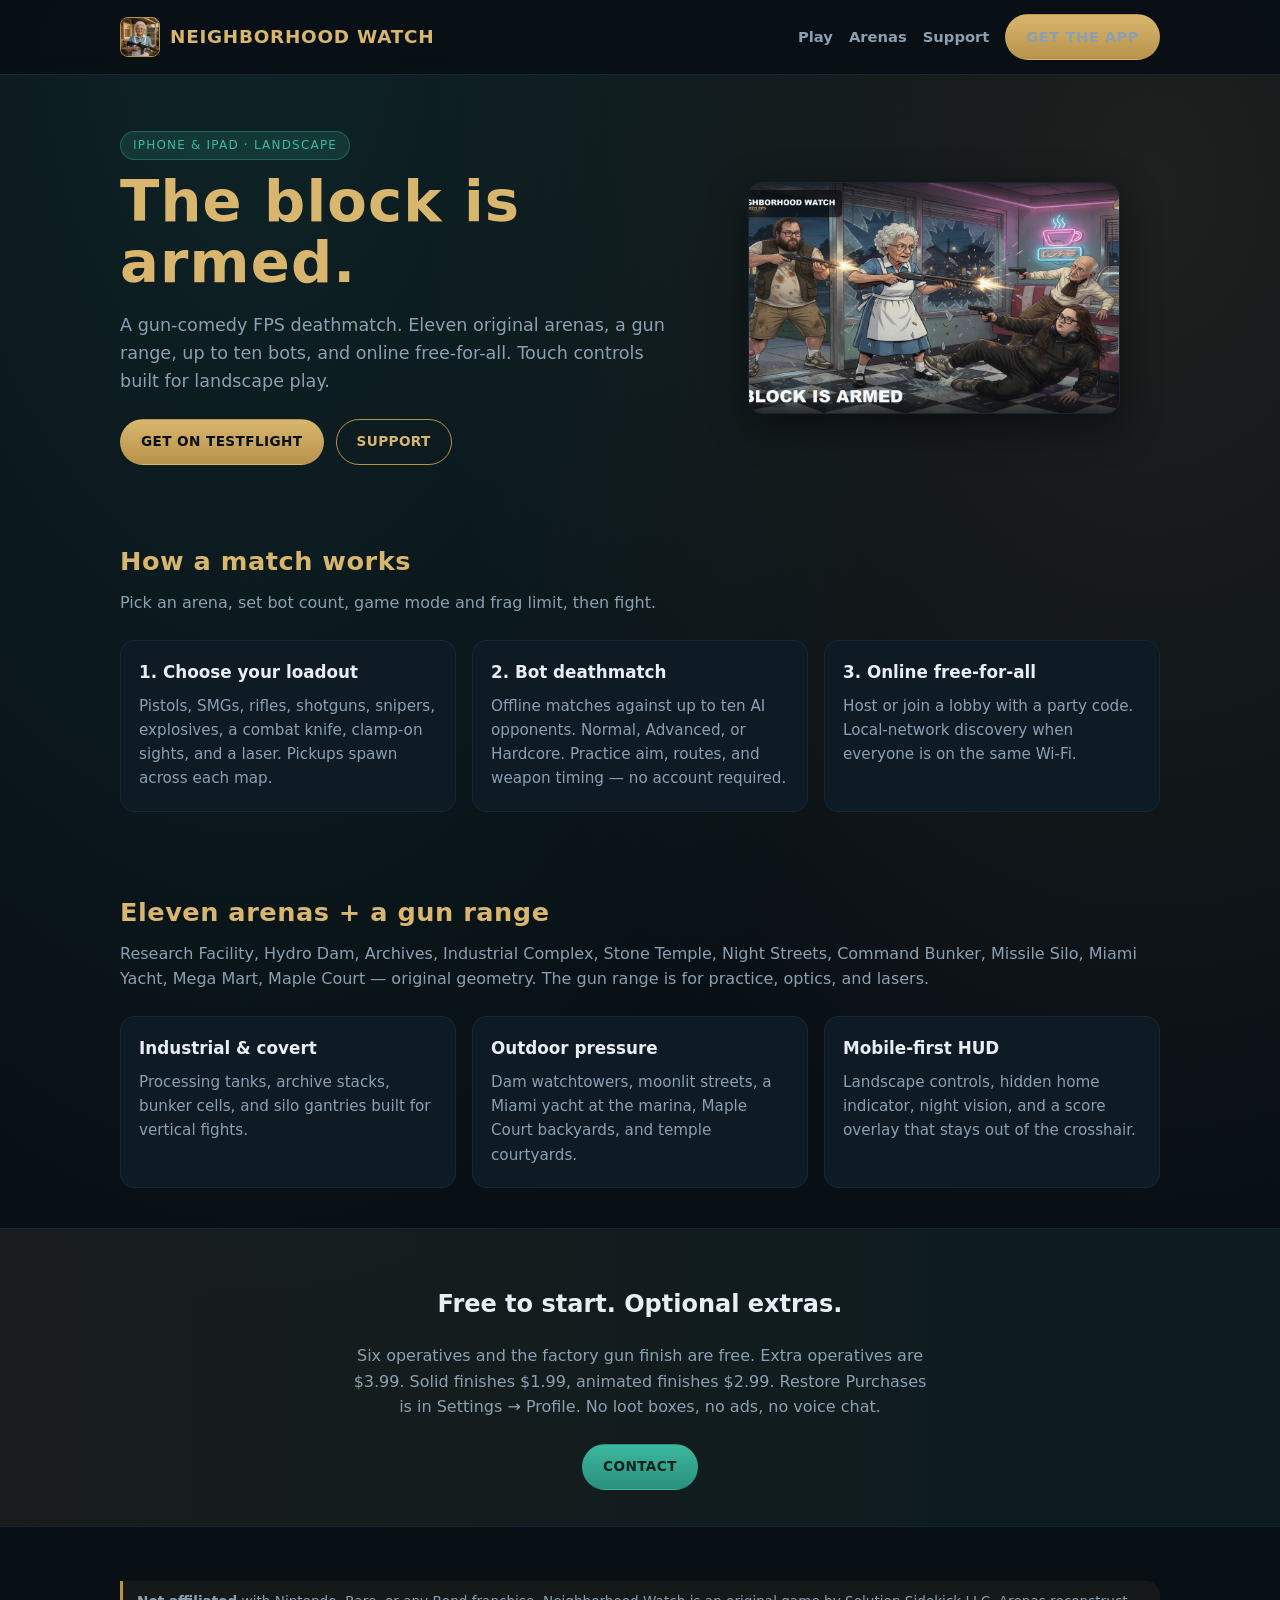
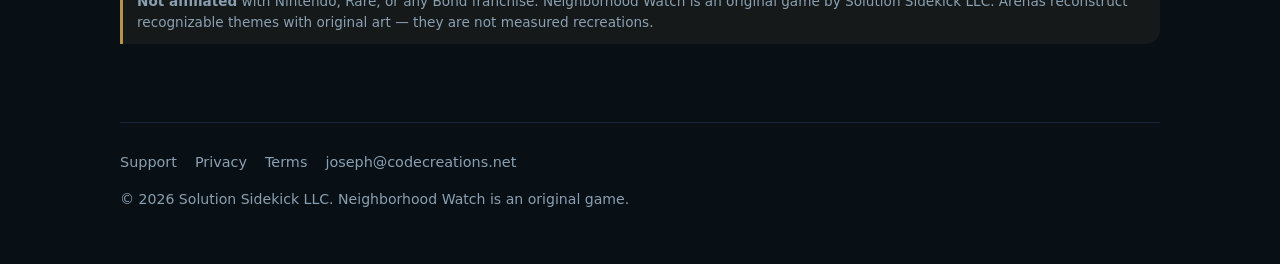
==== index.html @ 041f5cc6 "Neighborhood Watch public site (privacy, support, terms)" ====
<!DOCTYPE html>
<html lang="en">
<head>
  <meta charset="utf-8"/>
  <meta name="viewport" content="width=device-width, initial-scale=1"/>
  <title>Neighborhood Watch — gun-comedy FPS</title>
  <meta name="description" content="Neighborhood Watch is a gun-comedy FPS deathmatch. Bot matches, online free-for-all, and a comedy roster. Not affiliated with Nintendo, Rare, or Bond."/>
  <link rel="stylesheet" href="css/site.css"/>
  <link rel="icon" href="icon.png"/>
  <link rel="canonical" href="https://joecodecreations.github.io/neighborhood-watch/"/>
  <meta property="og:title" content="Neighborhood Watch"/>
  <meta property="og:description" content="A gun-comedy FPS deathmatch. The block is armed."/>
  <meta property="og:image" content="https://joecodecreations.github.io/neighborhood-watch/assets/hero.png"/>
</head>
<body>
  <header class="nav">
    <div class="wrap nav-inner">
      <a class="brand" href="./"><img src="icon.png" alt=""/>Neighborhood Watch</a>
      <nav class="nav-links">
        <a href="#play">Play</a>
        <a href="#arenas">Arenas</a>
        <a href="support.html">Support</a>
        <a class="btn btn-gold" href="#download">Get the app</a>
      </nav>
    </div>
  </header>

  <main>
    <section class="wrap hero">
      <div>
        <span class="kicker">iPhone &amp; iPad · Landscape</span>
        <h1>The block is armed.</h1>
        <p class="lead">A gun-comedy FPS deathmatch. Eleven original arenas, a gun range, up to ten bots, and online free-for-all. Touch controls built for landscape play.</p>
        <div class="cta-row">
          <a class="btn btn-gold" id="download" href="https://testflight.apple.com/join/Fg7yHPDD">Get on TestFlight</a>
          <a class="btn btn-ghost" href="support.html">Support</a>
        </div>
      </div>
      <figure class="hero-art">
        <img src="assets/hero.png" alt="Neighborhood Watch — cartoon diner shootout"/>
      </figure>
    </section>

    <section class="wrap section" id="play">
      <h2>How a match works</h2>
      <p class="sub">Pick an arena, set bot count, game mode and frag limit, then fight.</p>
      <div class="cards">
        <article class="card">
          <h3>1. Choose your loadout</h3>
          <p>Pistols, SMGs, rifles, shotguns, snipers, explosives, a combat knife, clamp-on sights, and a laser. Pickups spawn across each map.</p>
        </article>
        <article class="card">
          <h3>2. Bot deathmatch</h3>
          <p>Offline matches against up to ten AI opponents. Normal, Advanced, or Hardcore. Practice aim, routes, and weapon timing — no account required.</p>
        </article>
        <article class="card">
          <h3>3. Online free-for-all</h3>
          <p>Host or join a lobby with a party code. Local-network discovery when everyone is on the same Wi‑Fi.</p>
        </article>
      </div>
    </section>

    <section class="wrap section" id="arenas">
      <h2>Eleven arenas + a gun range</h2>
      <p class="sub">Research Facility, Hydro Dam, Archives, Industrial Complex, Stone Temple, Night Streets, Command Bunker, Missile Silo, Miami Yacht, Mega Mart, Maple Court — original geometry. The gun range is for practice, optics, and lasers.</p>
      <div class="cards">
        <article class="card">
          <h3>Industrial &amp; covert</h3>
          <p>Processing tanks, archive stacks, bunker cells, and silo gantries built for vertical fights.</p>
        </article>
        <article class="card">
          <h3>Outdoor pressure</h3>
          <p>Dam watchtowers, moonlit streets, a Miami yacht at the marina, Maple Court backyards, and temple courtyards.</p>
        </article>
        <article class="card">
          <h3>Mobile-first HUD</h3>
          <p>Landscape controls, hidden home indicator, night vision, and a score overlay that stays out of the crosshair.</p>
        </article>
      </div>
    </section>

    <section class="band">
      <div class="wrap">
        <h2>Free to start. Optional extras.</h2>
        <p class="sub" style="margin-inline:auto;max-width:36rem">Six operatives and the factory gun finish are free. Extra operatives are $3.99. Solid finishes $1.99, animated finishes $2.99. Restore Purchases is in Settings → Profile. No loot boxes, no ads, no voice chat.</p>
        <a class="btn btn-teal" href="mailto:joseph@codecreations.net">Contact</a>
      </div>
    </section>

    <section class="wrap section">
      <p class="disclaimer"><strong>Not affiliated</strong> with Nintendo, Rare, or any Bond franchise. Neighborhood Watch is an original game by Solution Sidekick LLC. Arenas reconstruct recognizable themes with original art — they are not measured recreations.</p>
    </section>
  </main>

  <footer class="wrap footer">
    <nav>
      <a href="support.html">Support</a>
      <a href="privacy.html">Privacy</a>
      <a href="terms.html">Terms</a>
      <a href="mailto:joseph@codecreations.net">joseph@codecreations.net</a>
    </nav>
    <p class="muted">© 2026 Solution Sidekick LLC. Neighborhood Watch is an original game.</p>
  </footer>
</body>
</html>
---- css/site.css ----
:root {
  --navy: #080f15;
  --navy-panel: #0e1a24;
  --navy-edge: #162636;
  --gold: #d9b66e;
  --gold-deep: #b8924a;
  --teal: #3db8a0;
  --teal-deep: #2a8f7c;
  --ink: #e8eef4;
  --muted: #8aa0b2;
  --danger: #c45c5c;
  --radius: 14px;
  --shadow: 0 12px 40px rgba(0, 0, 0, 0.45);
}

* { box-sizing: border-box; }
html { scroll-behavior: smooth; }
body {
  margin: 0;
  font-family: "Segoe UI", system-ui, -apple-system, sans-serif;
  font-weight: 400;
  color: var(--ink);
  background:
    radial-gradient(ellipse at 20% 0%, rgba(61, 184, 160, 0.12), transparent 50%),
    radial-gradient(ellipse at 90% 10%, rgba(217, 182, 110, 0.1), transparent 45%),
    var(--navy);
  line-height: 1.6;
}

img { max-width: 100%; height: auto; display: block; }
a { color: var(--teal); }
a:hover { color: var(--gold); }
.wrap { width: min(1040px, calc(100% - 32px)); margin: 0 auto; }

.nav {
  position: sticky; top: 0; z-index: 20;
  background: rgba(8, 15, 21, 0.92);
  backdrop-filter: blur(12px);
  border-bottom: 1px solid var(--navy-edge);
}
.nav-inner {
  display: flex; align-items: center; justify-content: space-between;
  gap: 16px; padding: 14px 0;
}
.brand {
  display: flex; align-items: center; gap: 10px;
  text-decoration: none; color: var(--gold);
  font-weight: 700; font-size: 1.15rem; letter-spacing: 0.04em;
  text-transform: uppercase;
}
.brand img {
  width: 40px; height: 40px; border-radius: 8px;
  border: 1px solid var(--gold-deep); object-fit: cover;
}
.nav-links { display: flex; flex-wrap: wrap; gap: 8px 16px; align-items: center; }
.nav-links a {
  color: var(--muted); text-decoration: none; font-weight: 600; font-size: 0.92rem;
}
.nav-links a:hover { color: var(--gold); }

.btn {
  display: inline-flex; align-items: center; justify-content: center;
  min-height: 46px; padding: 10px 20px;
  border-radius: 999px; border: 1px solid transparent;
  color: var(--navy); text-decoration: none; font-weight: 700;
  letter-spacing: 0.03em; text-transform: uppercase; font-size: 0.85rem;
}
.btn-gold { background: linear-gradient(180deg, var(--gold), var(--gold-deep)); color: var(--navy); }
.btn-teal { background: linear-gradient(180deg, var(--teal), var(--teal-deep)); color: #04201a; }
.btn-ghost {
  background: transparent; color: var(--gold);
  border-color: var(--gold-deep);
}
.btn:hover { filter: brightness(1.06); }

.hero {
  display: grid; grid-template-columns: 1.1fr 0.9fr; gap: 36px;
  align-items: center; padding: 56px 0 36px;
}
.hero h1 {
  font-size: clamp(2.2rem, 5vw, 3.6rem);
  line-height: 1.05; margin: 0 0 14px;
  color: var(--gold);
  letter-spacing: 0.02em;
}
.kicker {
  display: inline-block; background: rgba(61, 184, 160, 0.15);
  color: var(--teal); border: 1px solid rgba(61, 184, 160, 0.35);
  border-radius: 999px; padding: 4px 12px; font-size: 0.75rem;
  letter-spacing: 0.1em; text-transform: uppercase; margin-bottom: 12px;
}
.lead { font-size: 1.1rem; color: var(--muted); max-width: 36rem; }
.cta-row { display: flex; flex-wrap: wrap; gap: 12px; margin-top: 24px; }
.hero-art {
  border-radius: var(--radius); overflow: hidden;
  border: 1px solid var(--navy-edge); box-shadow: var(--shadow);
  background: var(--navy-panel); min-height: 220px;
  display: grid; place-items: center; color: var(--muted);
  aspect-ratio: 16/10;
}
.hero-art img { width: 100%; height: 100%; object-fit: cover; }

.section { padding: 40px 0; }
.section h2 {
  color: var(--gold); margin: 0 0 8px; font-size: 1.6rem;
  letter-spacing: 0.02em;
}
.sub { color: var(--muted); margin: 0 0 24px; }
.cards {
  display: grid; grid-template-columns: repeat(auto-fit, minmax(220px, 1fr));
  gap: 16px;
}
.card {
  background: var(--navy-panel); border: 1px solid var(--navy-edge);
  border-radius: var(--radius); padding: 18px 18px 20px;
}
.card h3 { margin: 0 0 8px; color: var(--ink); font-size: 1.05rem; }
.card p { margin: 0; color: var(--muted); font-size: 0.95rem; }

.band {
  background: linear-gradient(90deg, rgba(217, 182, 110, 0.08), rgba(61, 184, 160, 0.08));
  border-block: 1px solid var(--navy-edge);
  padding: 36px 0;
}
.band .wrap { text-align: center; }
.disclaimer {
  font-size: 0.85rem; color: var(--muted);
  border-left: 3px solid var(--gold-deep);
  padding: 10px 14px; background: rgba(217, 182, 110, 0.06);
  border-radius: 0 var(--radius) var(--radius) 0;
}

.footer {
  padding: 28px 0 40px; border-top: 1px solid var(--navy-edge);
  margin-top: 24px;
}
.footer nav { display: flex; flex-wrap: wrap; gap: 12px 18px; margin-bottom: 10px; }
.footer a { color: var(--muted); text-decoration: none; font-size: 0.9rem; }
.footer a:hover { color: var(--gold); }
.muted { color: var(--muted); font-size: 0.88rem; }

.legal, .prose { max-width: 48rem; }
.legal h1, .prose h1 { color: var(--gold); }
.legal h2, .prose h2 { color: var(--teal); margin-top: 1.6em; font-size: 1.15rem; }
.legal ul, .prose ul, .legal ol, .prose ol { padding-left: 1.2rem; }
.faq details {
  background: var(--navy-panel); border: 1px solid var(--navy-edge);
  border-radius: var(--radius); padding: 12px 16px; margin-bottom: 10px;
}
.faq summary { cursor: pointer; color: var(--gold); font-weight: 600; }
.faq p { color: var(--muted); }

@media (max-width: 800px) {
  .hero { grid-template-columns: 1fr; padding-top: 32px; }
  .nav-links .btn { display: none; }
}
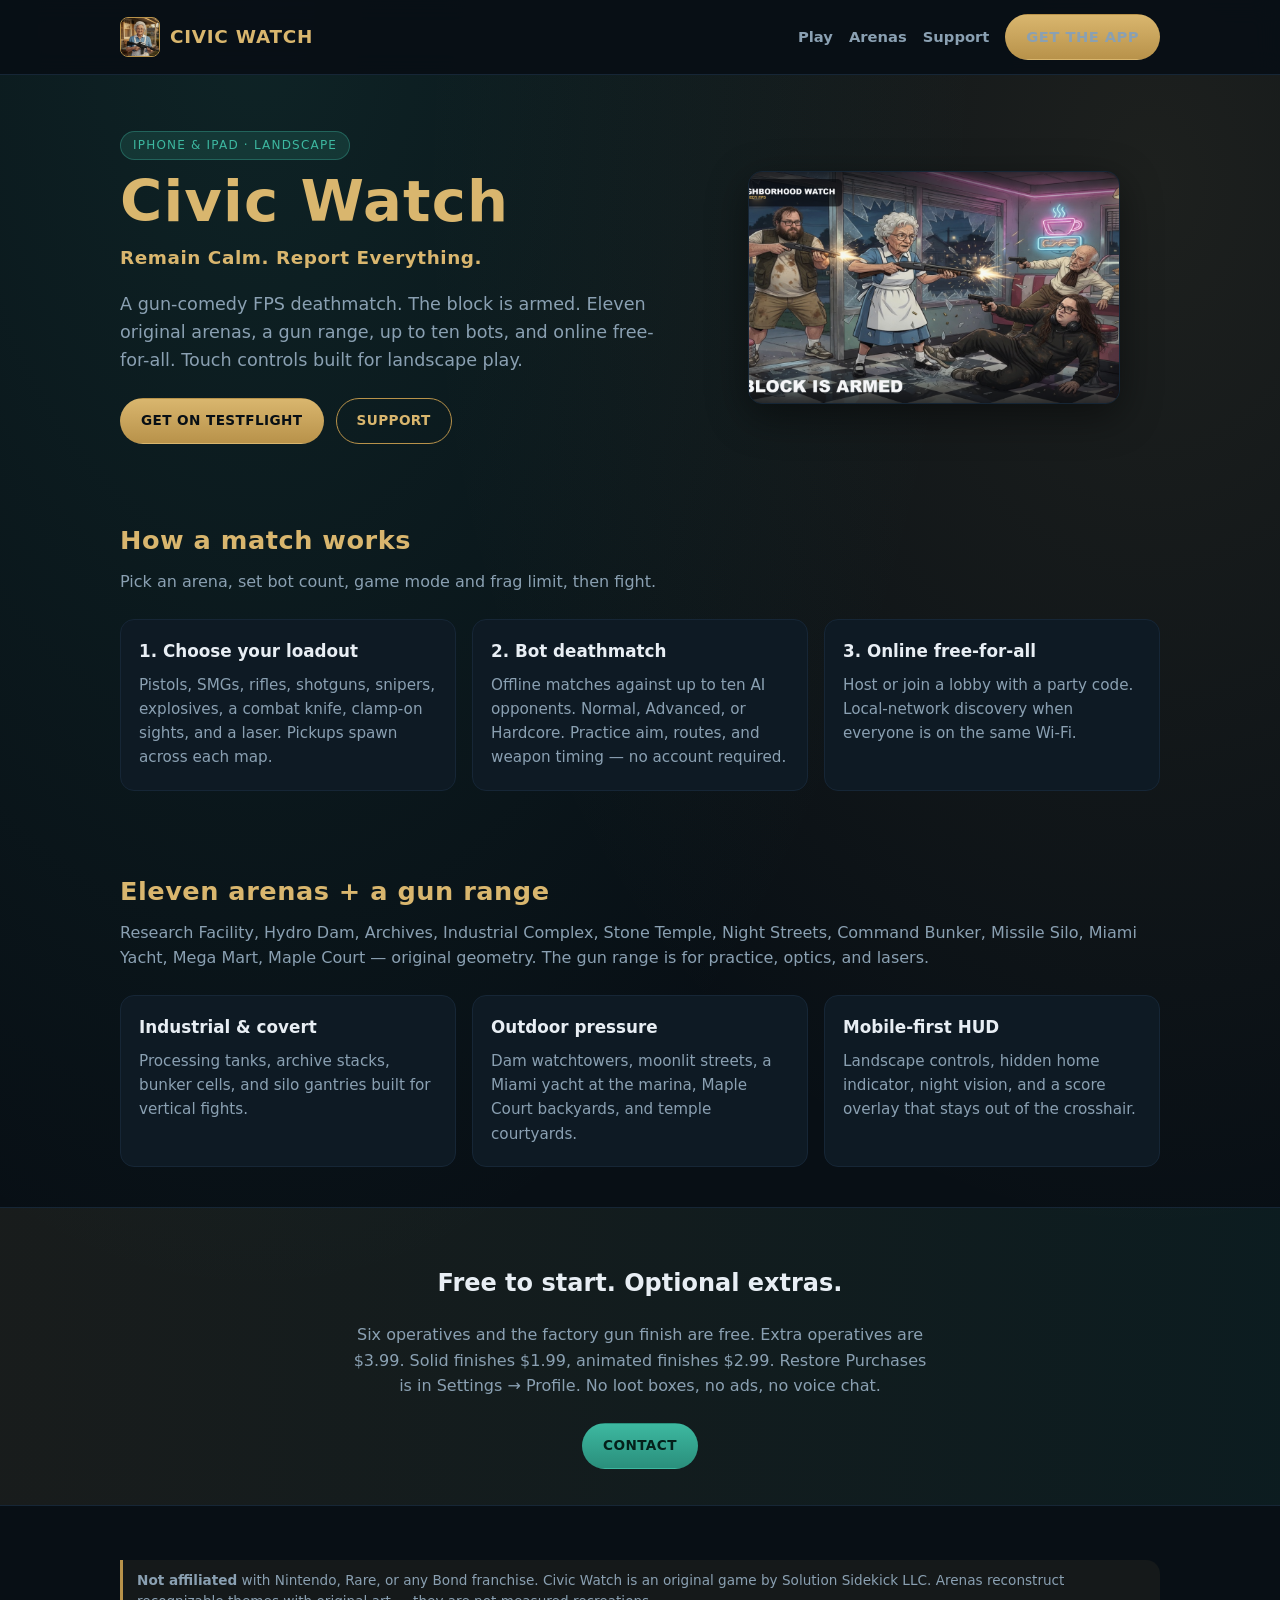
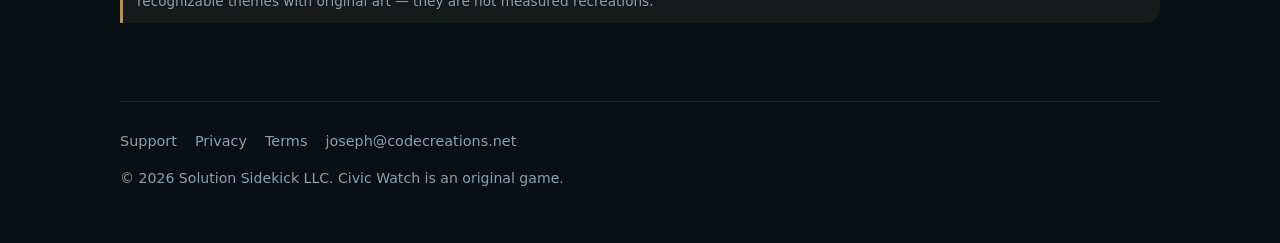
==== commit 2c6b7d20: "Rename public site to Civic Watch Privacy, support, and terms now match the App Store listing (Civic" ====
--- a/index.html
+++ b/index.html
@@ -3,19 +3,19 @@
 <head>
   <meta charset="utf-8"/>
   <meta name="viewport" content="width=device-width, initial-scale=1"/>
-  <title>Neighborhood Watch — gun-comedy FPS</title>
-  <meta name="description" content="Neighborhood Watch is a gun-comedy FPS deathmatch. Bot matches, online free-for-all, and a comedy roster. Not affiliated with Nintendo, Rare, or Bond."/>
+  <title>Civic Watch — Remain Calm. Report Everything.</title>
+  <meta name="description" content="Civic Watch is a gun-comedy FPS deathmatch. Remain Calm. Report Everything. Bot matches, online free-for-all, and a comedy roster. Not affiliated with Nintendo, Rare, or Bond."/>
   <link rel="stylesheet" href="css/site.css"/>
   <link rel="icon" href="icon.png"/>
   <link rel="canonical" href="https://joecodecreations.github.io/neighborhood-watch/"/>
-  <meta property="og:title" content="Neighborhood Watch"/>
-  <meta property="og:description" content="A gun-comedy FPS deathmatch. The block is armed."/>
+  <meta property="og:title" content="Civic Watch"/>
+  <meta property="og:description" content="Remain Calm. Report Everything. A gun-comedy FPS deathmatch."/>
   <meta property="og:image" content="https://joecodecreations.github.io/neighborhood-watch/assets/hero.png"/>
 </head>
 <body>
   <header class="nav">
     <div class="wrap nav-inner">
-      <a class="brand" href="./"><img src="icon.png" alt=""/>Neighborhood Watch</a>
+      <a class="brand" href="./"><img src="icon.png" alt=""/>Civic Watch</a>
       <nav class="nav-links">
         <a href="#play">Play</a>
         <a href="#arenas">Arenas</a>
@@ -29,15 +29,16 @@
     <section class="wrap hero">
       <div>
         <span class="kicker">iPhone &amp; iPad · Landscape</span>
-        <h1>The block is armed.</h1>
-        <p class="lead">A gun-comedy FPS deathmatch. Eleven original arenas, a gun range, up to ten bots, and online free-for-all. Touch controls built for landscape play.</p>
+        <h1>Civic Watch</h1>
+        <p class="tagline">Remain Calm. Report Everything.</p>
+        <p class="lead">A gun-comedy FPS deathmatch. The block is armed. Eleven original arenas, a gun range, up to ten bots, and online free-for-all. Touch controls built for landscape play.</p>
         <div class="cta-row">
           <a class="btn btn-gold" id="download" href="https://testflight.apple.com/join/Fg7yHPDD">Get on TestFlight</a>
           <a class="btn btn-ghost" href="support.html">Support</a>
         </div>
       </div>
       <figure class="hero-art">
-        <img src="assets/hero.png" alt="Neighborhood Watch — cartoon diner shootout"/>
+        <img src="assets/hero.png" alt="Civic Watch — cartoon diner shootout"/>
       </figure>
     </section>
 
@@ -88,7 +89,7 @@
     </section>
 
     <section class="wrap section">
-      <p class="disclaimer"><strong>Not affiliated</strong> with Nintendo, Rare, or any Bond franchise. Neighborhood Watch is an original game by Solution Sidekick LLC. Arenas reconstruct recognizable themes with original art — they are not measured recreations.</p>
+      <p class="disclaimer"><strong>Not affiliated</strong> with Nintendo, Rare, or any Bond franchise. Civic Watch is an original game by Solution Sidekick LLC. Arenas reconstruct recognizable themes with original art — they are not measured recreations.</p>
     </section>
   </main>
 
@@ -99,7 +100,7 @@
       <a href="terms.html">Terms</a>
       <a href="mailto:joseph@codecreations.net">joseph@codecreations.net</a>
     </nav>
-    <p class="muted">© 2026 Solution Sidekick LLC. Neighborhood Watch is an original game.</p>
+    <p class="muted">© 2026 Solution Sidekick LLC. Civic Watch is an original game.</p>
   </footer>
 </body>
 </html>
--- a/css/site.css
+++ b/css/site.css
@@ -79,9 +79,16 @@
 }
 .hero h1 {
   font-size: clamp(2.2rem, 5vw, 3.6rem);
-  line-height: 1.05; margin: 0 0 14px;
+  line-height: 1.05; margin: 0 0 10px;
   color: var(--gold);
   letter-spacing: 0.02em;
+}
+.tagline {
+  margin: 0 0 16px;
+  color: var(--gold);
+  font-size: 1.15rem;
+  font-weight: 600;
+  letter-spacing: 0.03em;
 }
 .kicker {
   display: inline-block; background: rgba(61, 184, 160, 0.15);
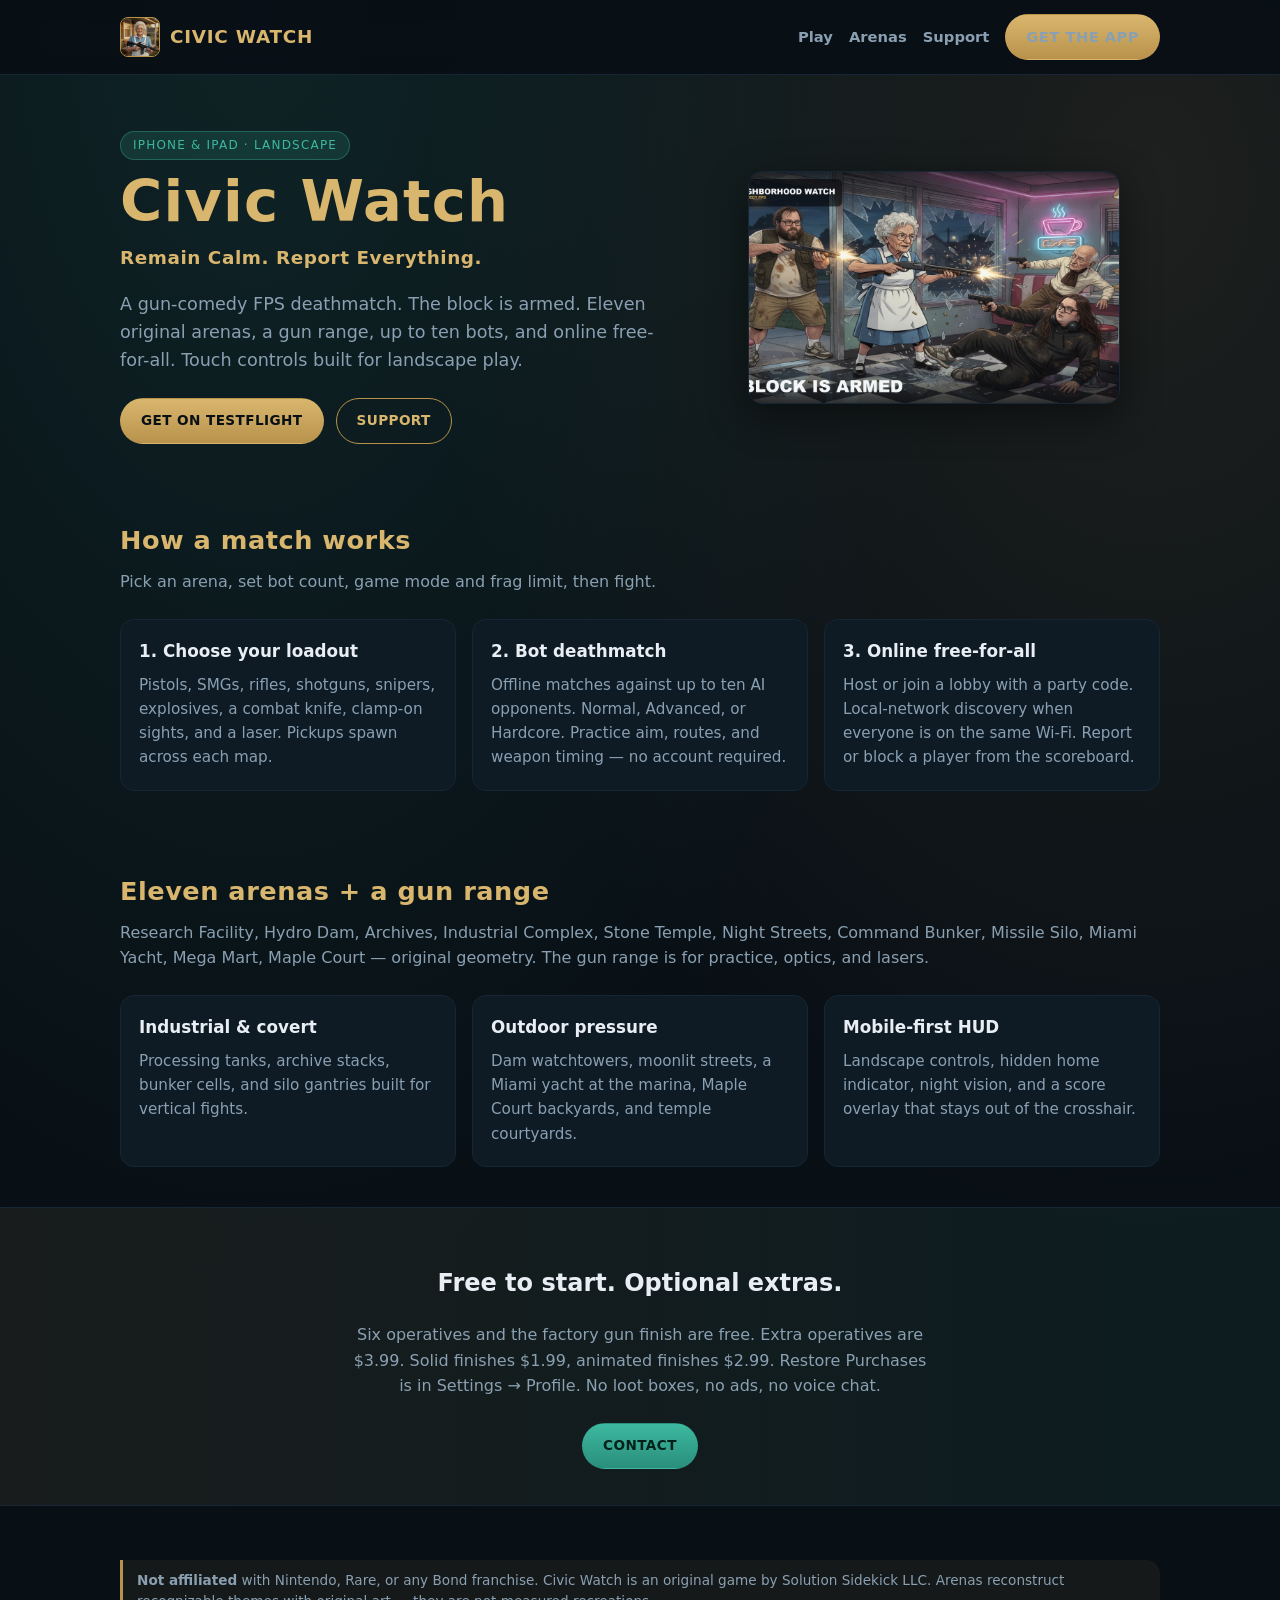
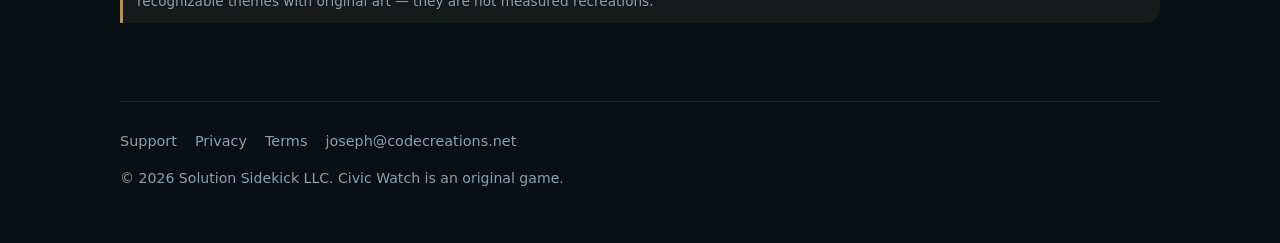
==== commit 91bb6cec: "Update privacy, support, and terms for consumables and player reports. Watch Coins and Zombies suppl" ====
--- a/index.html
+++ b/index.html
@@ -56,7 +56,7 @@
         </article>
         <article class="card">
           <h3>3. Online free-for-all</h3>
-          <p>Host or join a lobby with a party code. Local-network discovery when everyone is on the same Wi‑Fi.</p>
+          <p>Host or join a lobby with a party code. Local-network discovery when everyone is on the same Wi‑Fi. Report or block a player from the scoreboard.</p>
         </article>
       </div>
     </section>
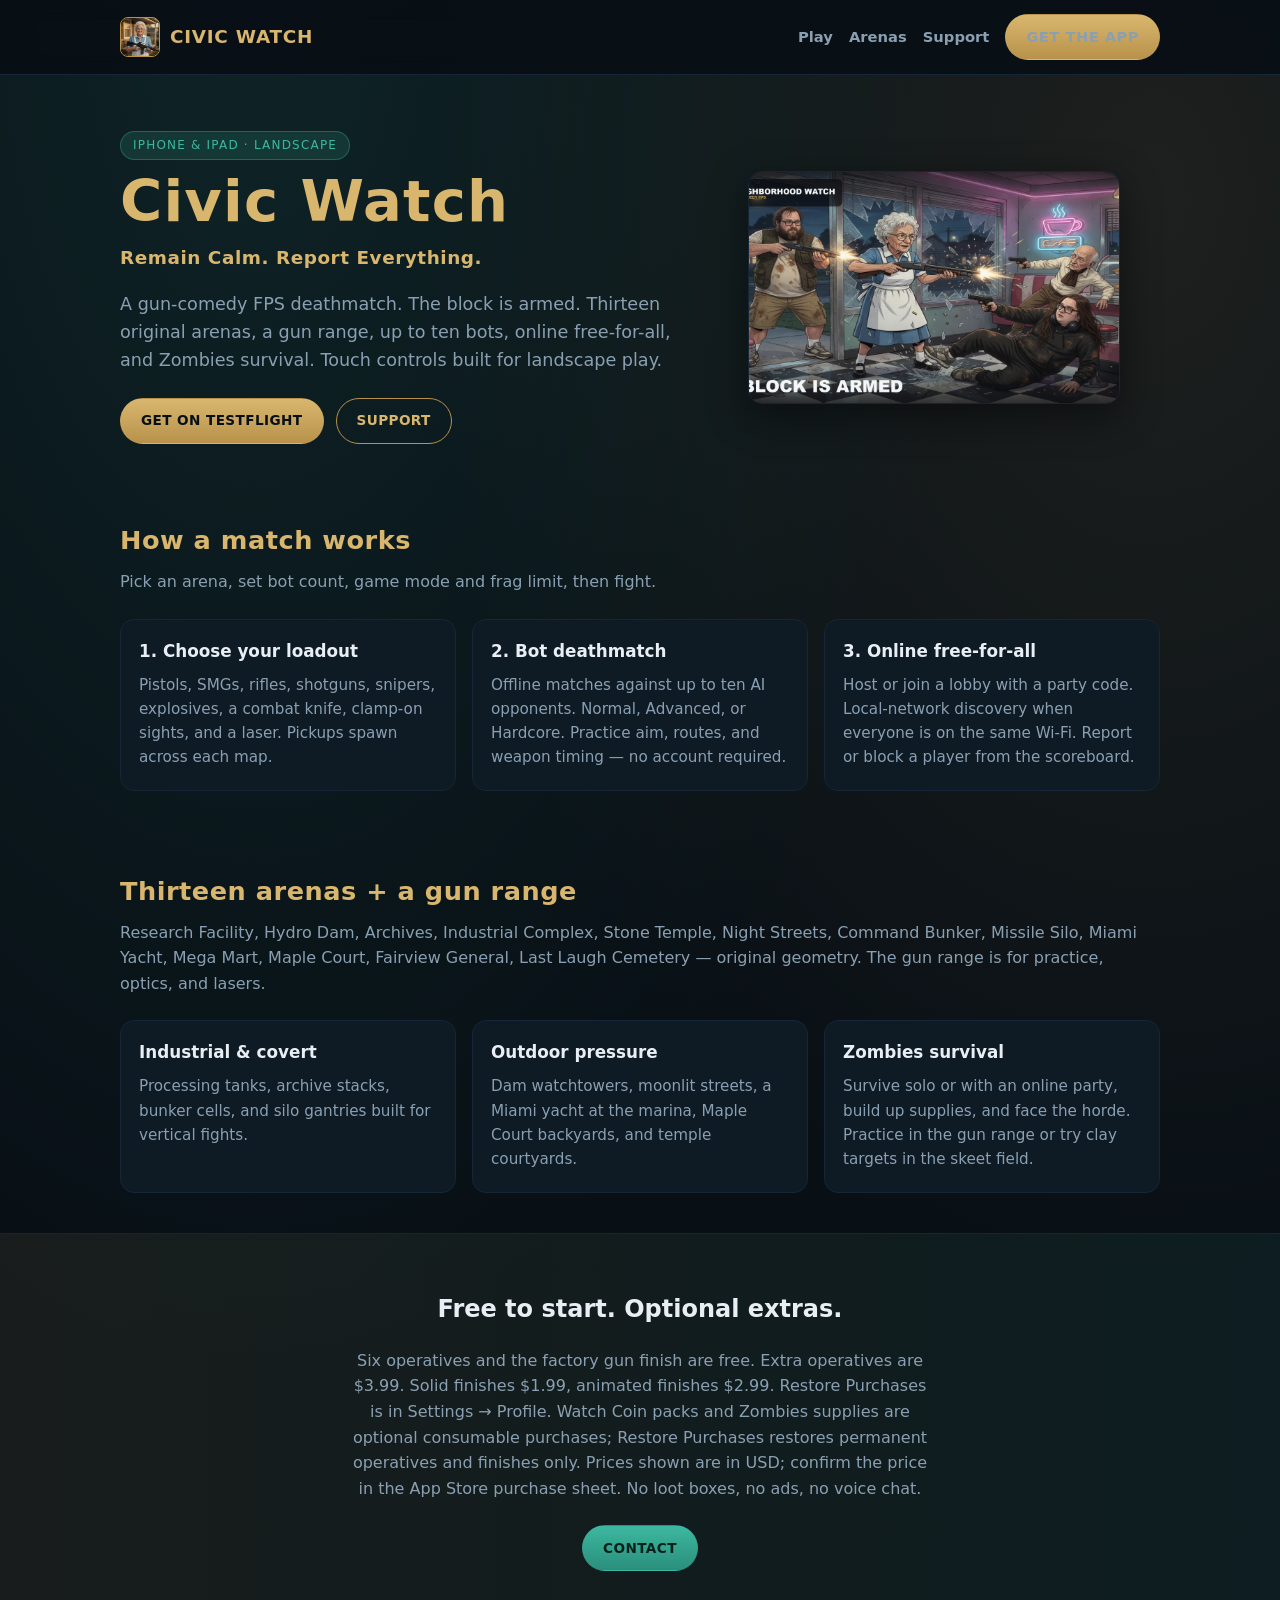
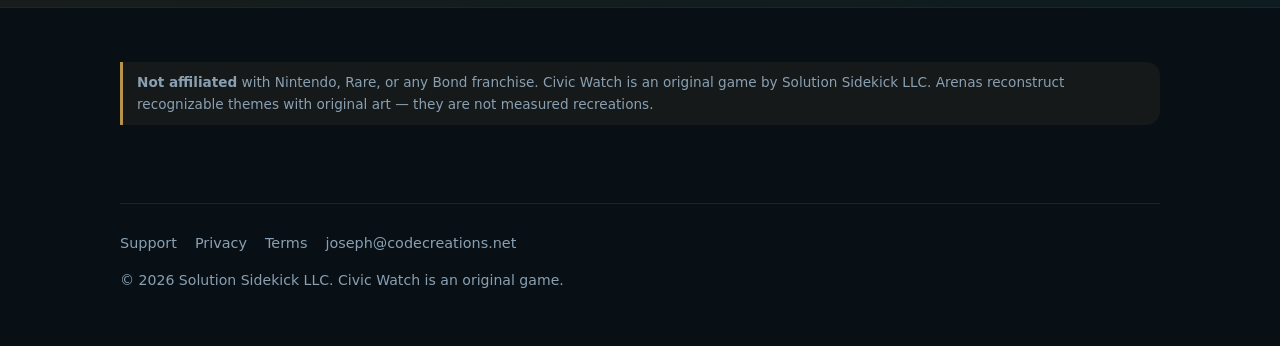
==== commit 7024db34: "Update launch information, privacy disclosures, and purchase terms" ====
--- a/index.html
+++ b/index.html
@@ -31,7 +31,7 @@
         <span class="kicker">iPhone &amp; iPad · Landscape</span>
         <h1>Civic Watch</h1>
         <p class="tagline">Remain Calm. Report Everything.</p>
-        <p class="lead">A gun-comedy FPS deathmatch. The block is armed. Eleven original arenas, a gun range, up to ten bots, and online free-for-all. Touch controls built for landscape play.</p>
+        <p class="lead">A gun-comedy FPS deathmatch. The block is armed. Thirteen original arenas, a gun range, up to ten bots, online free-for-all, and Zombies survival. Touch controls built for landscape play.</p>
         <div class="cta-row">
           <a class="btn btn-gold" id="download" href="https://testflight.apple.com/join/Fg7yHPDD">Get on TestFlight</a>
           <a class="btn btn-ghost" href="support.html">Support</a>
@@ -62,8 +62,8 @@
     </section>
 
     <section class="wrap section" id="arenas">
-      <h2>Eleven arenas + a gun range</h2>
-      <p class="sub">Research Facility, Hydro Dam, Archives, Industrial Complex, Stone Temple, Night Streets, Command Bunker, Missile Silo, Miami Yacht, Mega Mart, Maple Court — original geometry. The gun range is for practice, optics, and lasers.</p>
+      <h2>Thirteen arenas + a gun range</h2>
+      <p class="sub">Research Facility, Hydro Dam, Archives, Industrial Complex, Stone Temple, Night Streets, Command Bunker, Missile Silo, Miami Yacht, Mega Mart, Maple Court, Fairview General, Last Laugh Cemetery — original geometry. The gun range is for practice, optics, and lasers.</p>
       <div class="cards">
         <article class="card">
           <h3>Industrial &amp; covert</h3>
@@ -74,8 +74,8 @@
           <p>Dam watchtowers, moonlit streets, a Miami yacht at the marina, Maple Court backyards, and temple courtyards.</p>
         </article>
         <article class="card">
-          <h3>Mobile-first HUD</h3>
-          <p>Landscape controls, hidden home indicator, night vision, and a score overlay that stays out of the crosshair.</p>
+          <h3>Zombies survival</h3>
+          <p>Survive solo or with an online party, build up supplies, and face the horde. Practice in the gun range or try clay targets in the skeet field.</p>
         </article>
       </div>
     </section>
@@ -83,7 +83,7 @@
     <section class="band">
       <div class="wrap">
         <h2>Free to start. Optional extras.</h2>
-        <p class="sub" style="margin-inline:auto;max-width:36rem">Six operatives and the factory gun finish are free. Extra operatives are $3.99. Solid finishes $1.99, animated finishes $2.99. Restore Purchases is in Settings → Profile. No loot boxes, no ads, no voice chat.</p>
+        <p class="sub" style="margin-inline:auto;max-width:36rem">Six operatives and the factory gun finish are free. Extra operatives are $3.99. Solid finishes $1.99, animated finishes $2.99. Restore Purchases is in Settings → Profile. Watch Coin packs and Zombies supplies are optional consumable purchases; Restore Purchases restores permanent operatives and finishes only. Prices shown are in USD; confirm the price in the App Store purchase sheet. No loot boxes, no ads, no voice chat.</p>
         <a class="btn btn-teal" href="mailto:joseph@codecreations.net">Contact</a>
       </div>
     </section>
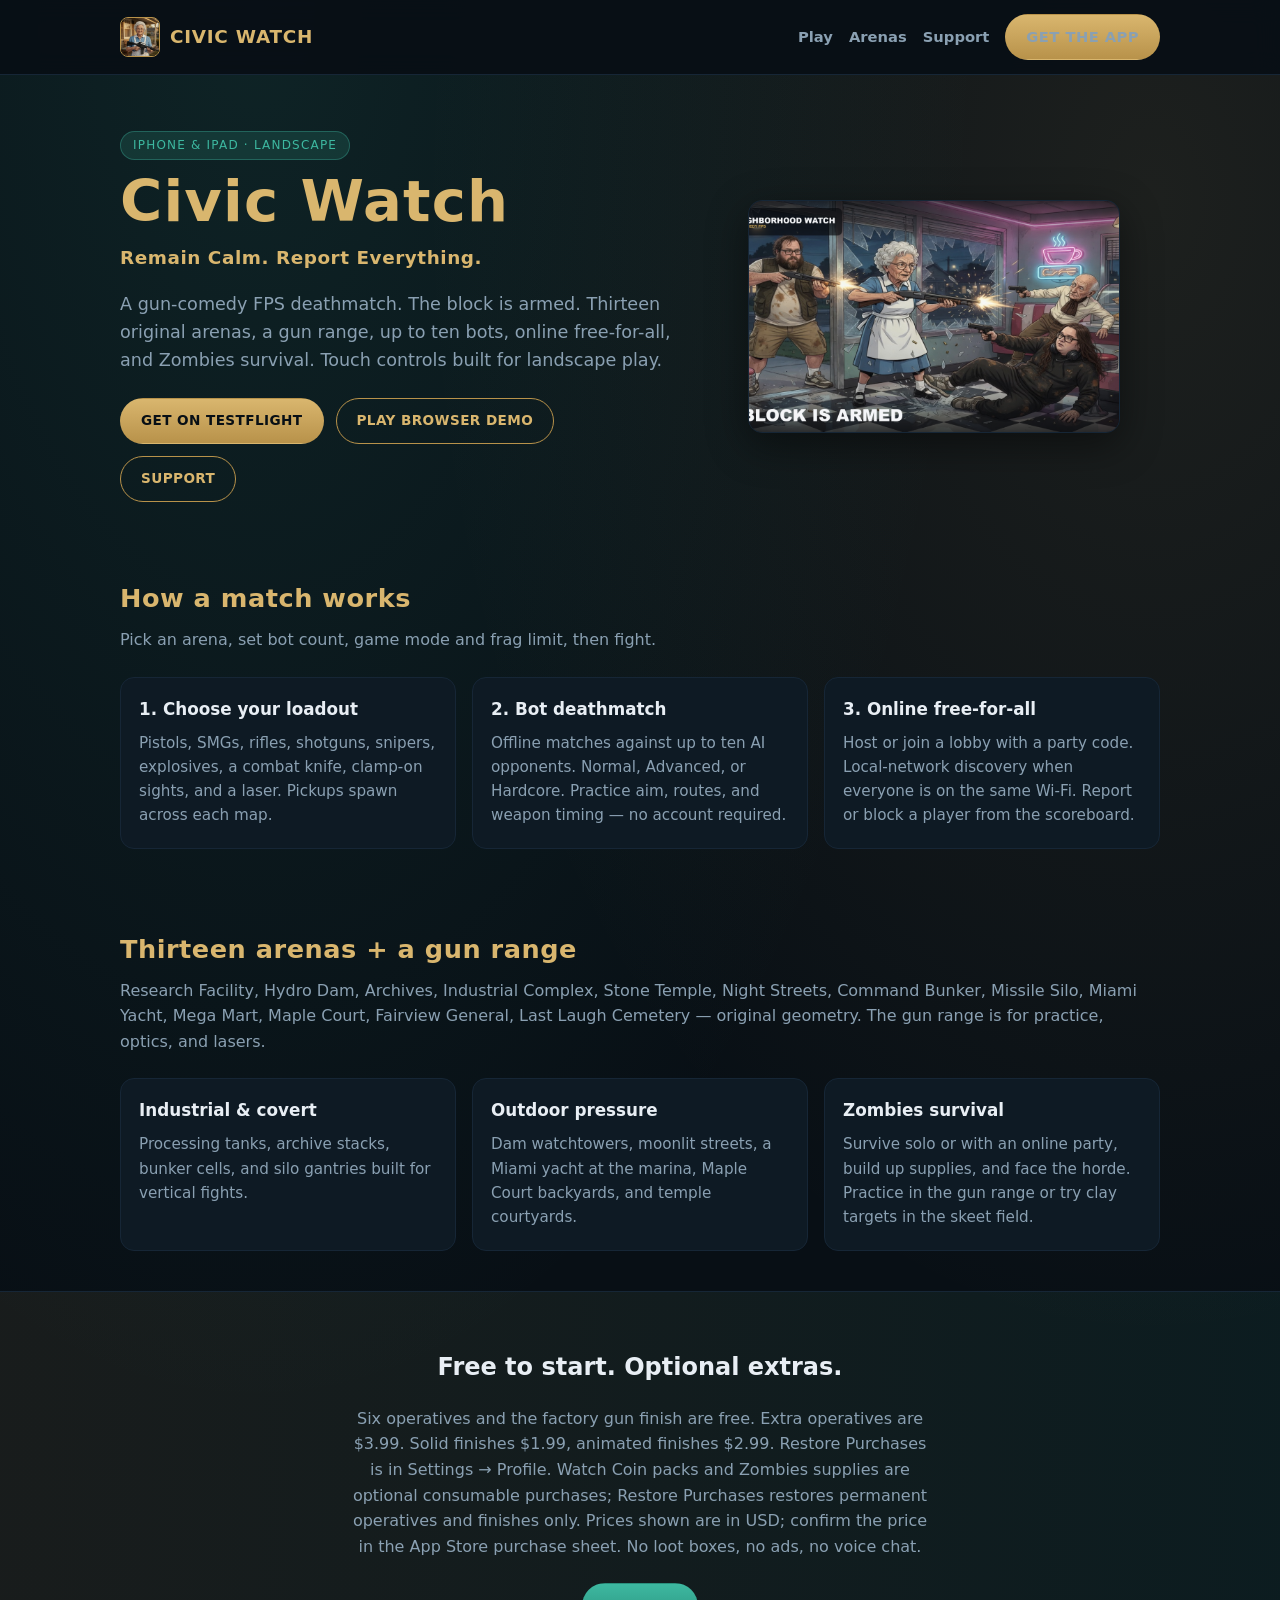
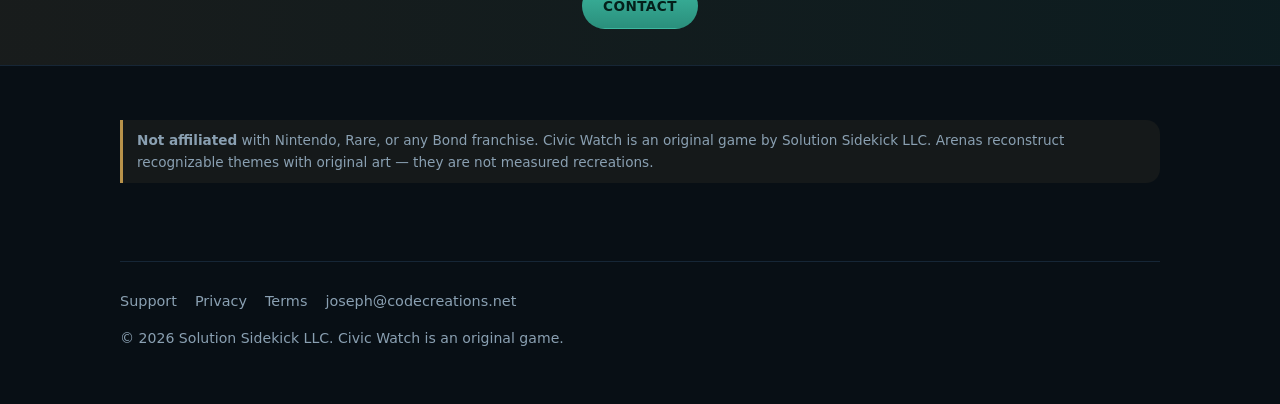
==== commit f7be65f7: "Publish isolated Research Facility zombie browser demo" ====
--- a/index.html
+++ b/index.html
@@ -34,6 +34,7 @@
         <p class="lead">A gun-comedy FPS deathmatch. The block is armed. Thirteen original arenas, a gun range, up to ten bots, online free-for-all, and Zombies survival. Touch controls built for landscape play.</p>
         <div class="cta-row">
           <a class="btn btn-gold" id="download" href="https://testflight.apple.com/join/Fg7yHPDD">Get on TestFlight</a>
+          <a class="btn btn-ghost" href="play/">Play browser demo</a>
           <a class="btn btn-ghost" href="support.html">Support</a>
         </div>
       </div>
